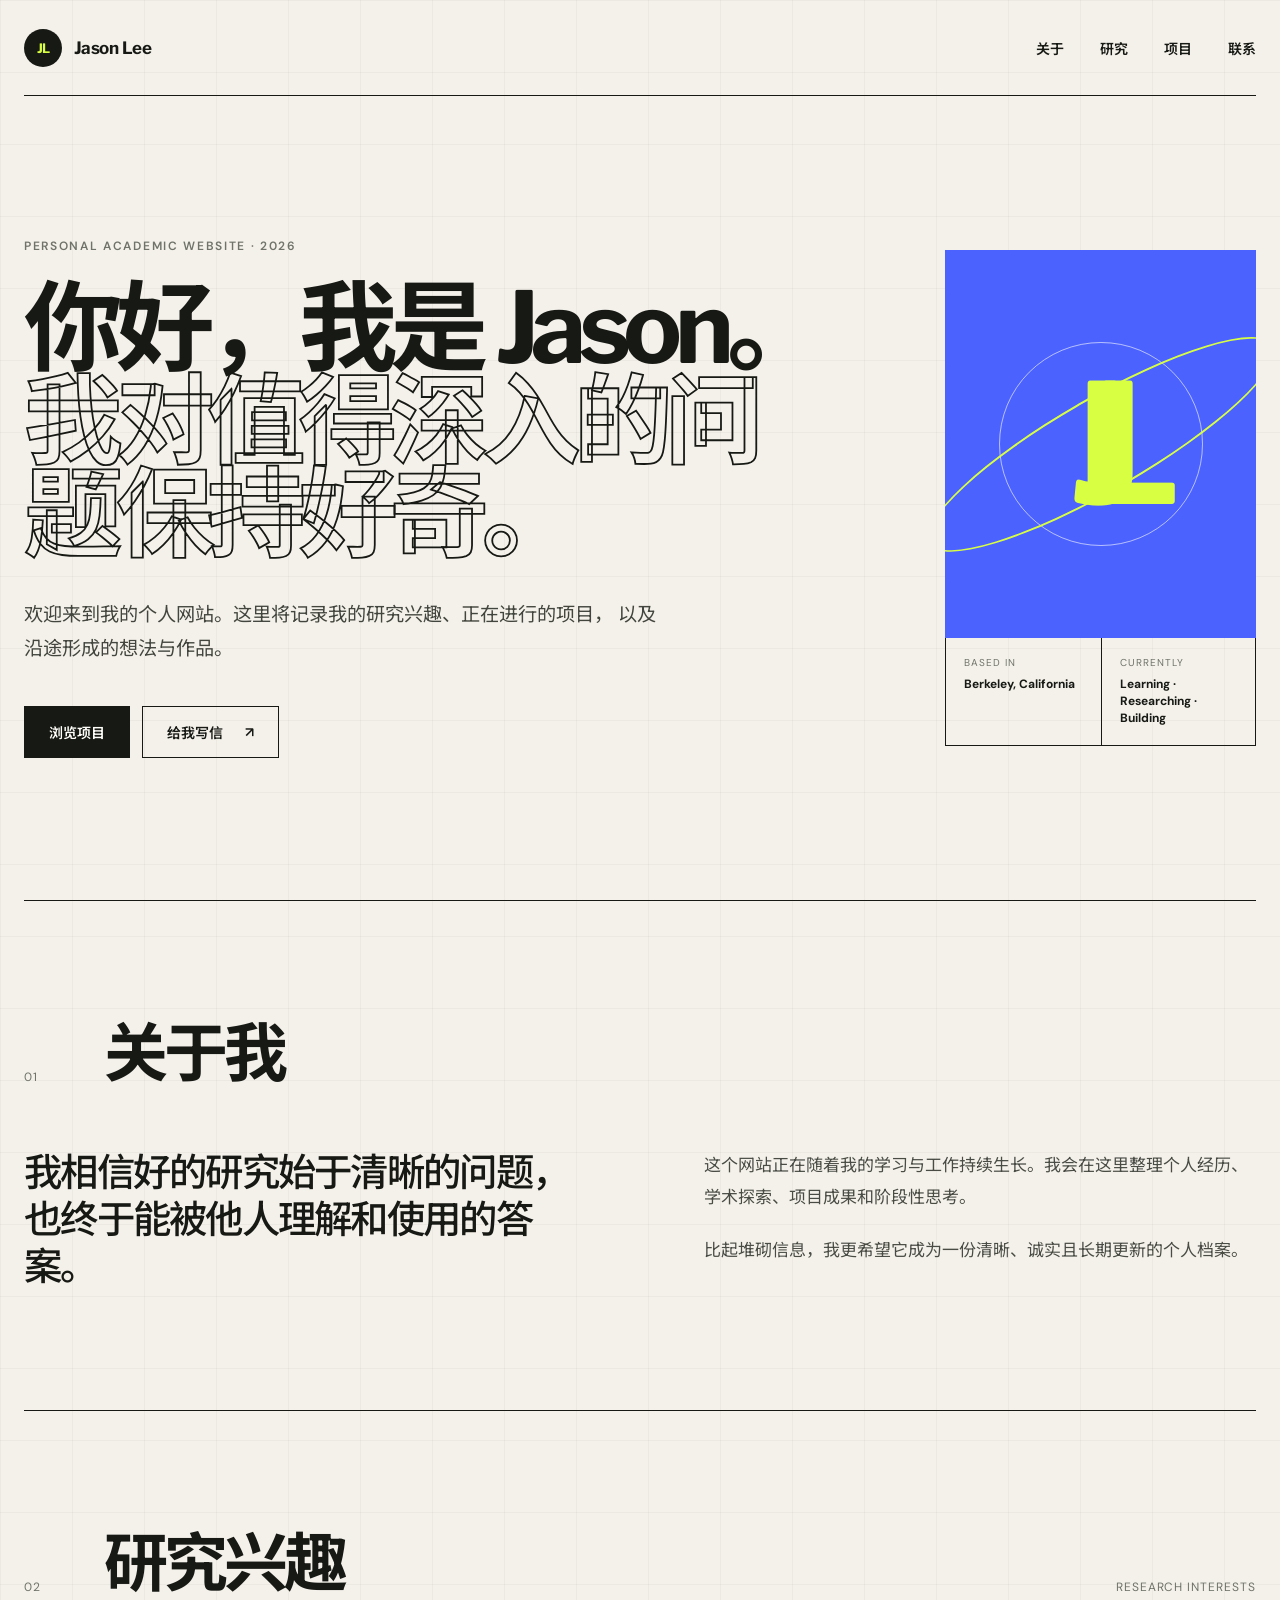
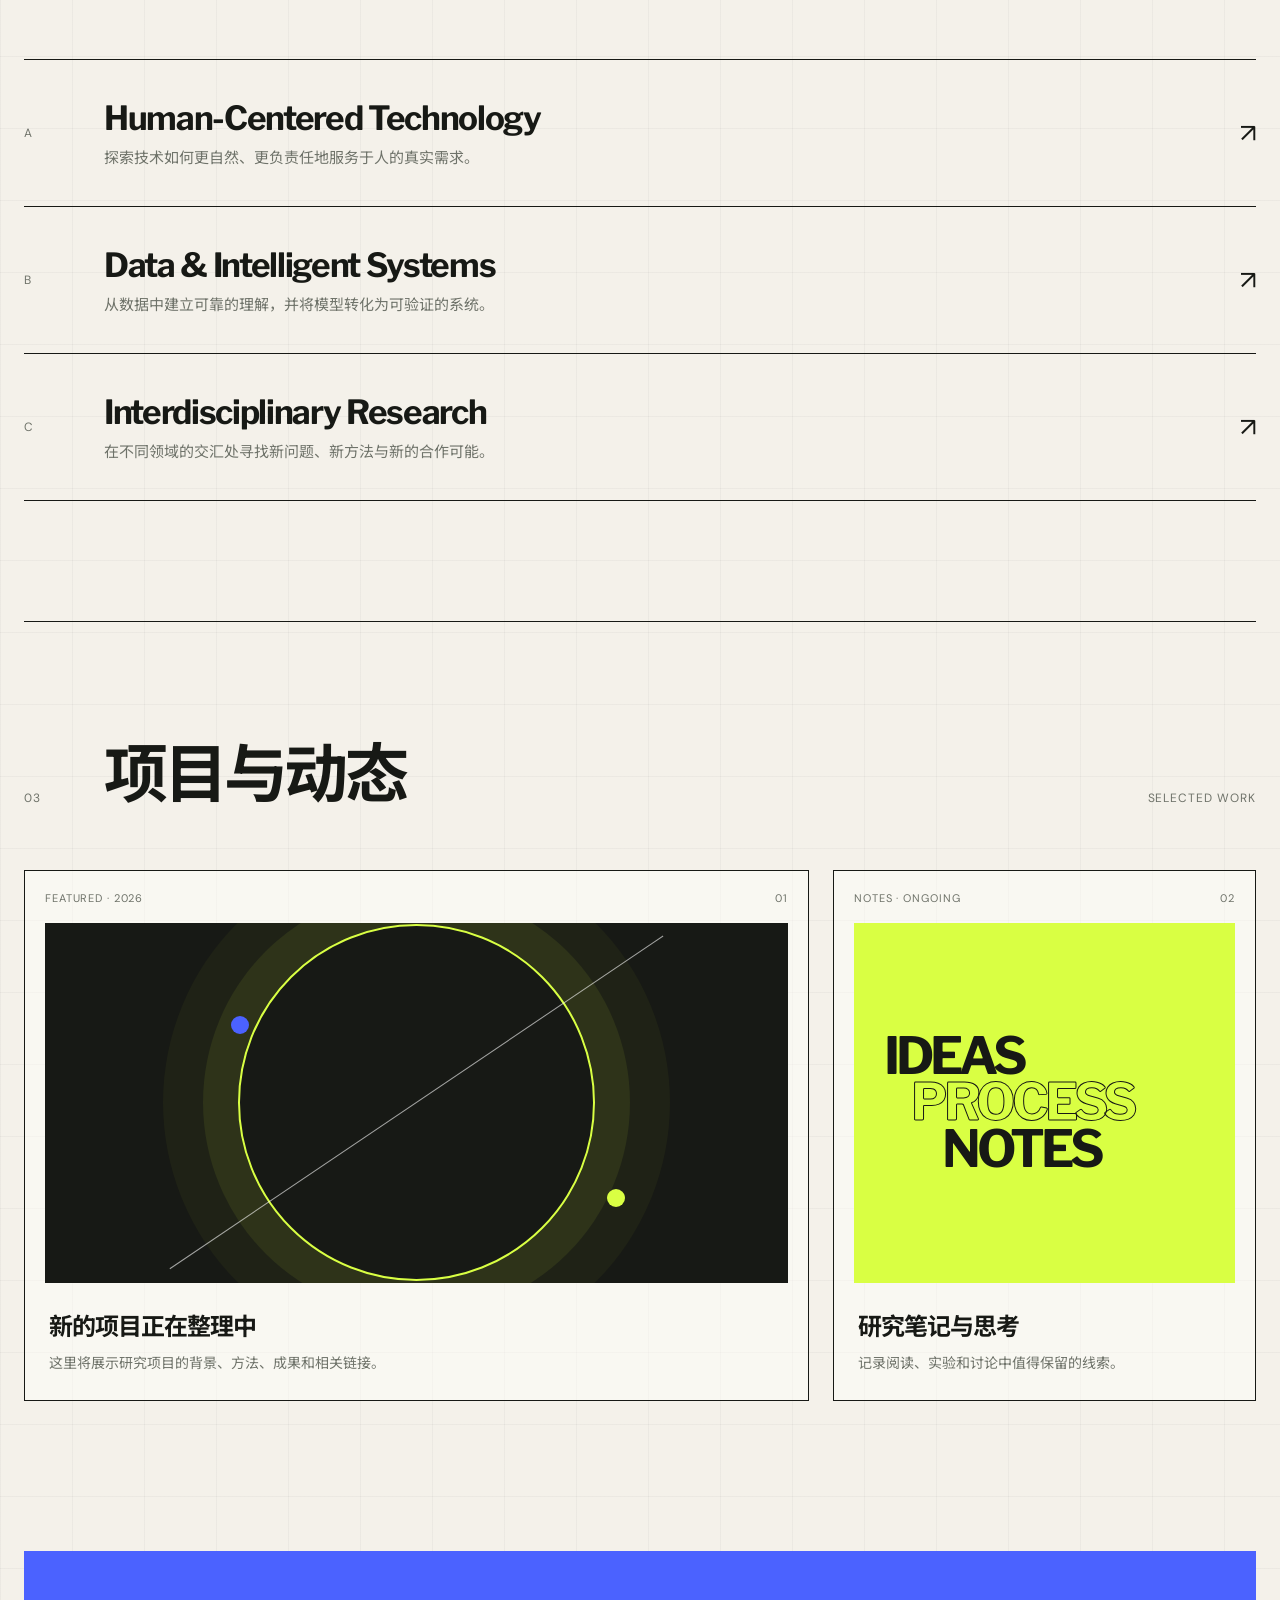
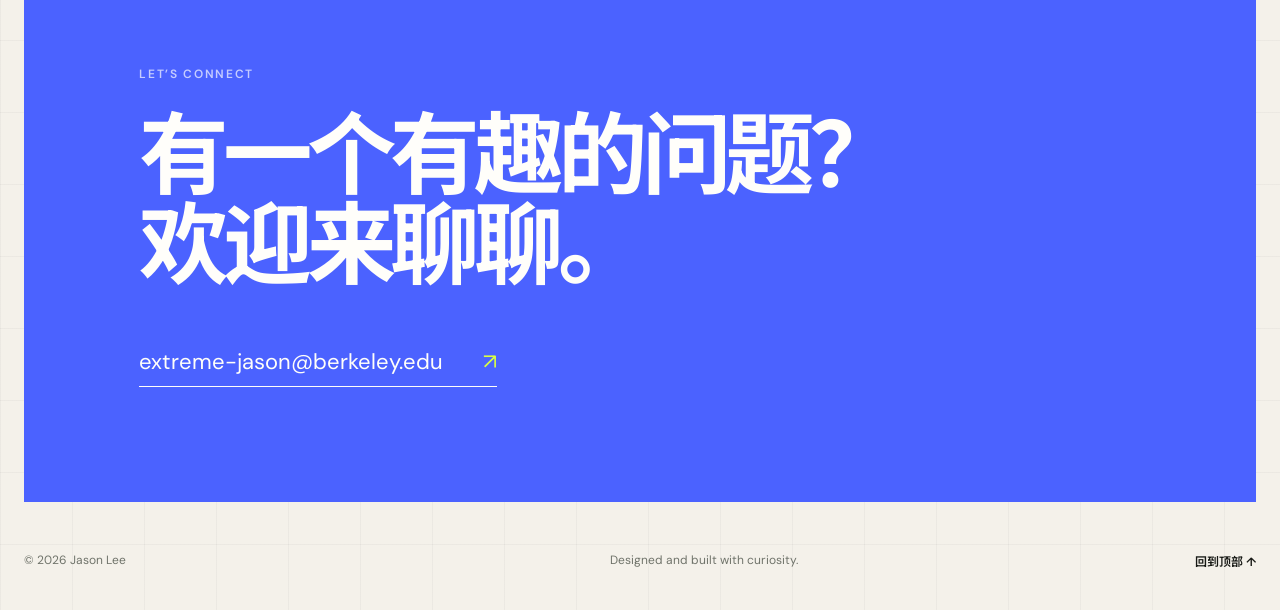
==== index.html @ a1ff4736 "Publish personal academic website" ====
<!doctype html>
<html lang="zh-CN">
  <head>
    <meta charset="UTF-8" />
    <meta name="viewport" content="width=device-width, initial-scale=1.0" />
    <meta
      name="description"
      content="Jason Lee 的个人学术网站，记录研究兴趣、项目与最新动态。"
    />
    <meta name="theme-color" content="#f4f1ea" />
    <title>Jason Lee | Personal Academic Website</title>
    <link rel="preconnect" href="https://fonts.googleapis.com" />
    <link rel="preconnect" href="https://fonts.gstatic.com" crossorigin />
    <link
      href="https://fonts.googleapis.com/css2?family=DM+Sans:wght@400;500;600&family=Libre+Franklin:wght@500;600;700&family=Noto+Sans+SC:wght@400;500;600&display=swap"
      rel="stylesheet"
    />
    <link rel="stylesheet" href="styles.css" />
    <script src="script.js" defer></script>
  </head>
  <body>
    <header class="site-header">
      <a class="wordmark" href="#top" aria-label="返回首页">
        <span class="wordmark-mark">JL</span>
        <span>Jason Lee</span>
      </a>
      <button class="menu-button" type="button" aria-expanded="false" aria-controls="site-nav">
        <span></span>
        <span></span>
        <span></span>
        <span class="sr-only">打开菜单</span>
      </button>
      <nav id="site-nav" class="site-nav" aria-label="主导航">
        <a href="#about">关于</a>
        <a href="#interests">研究</a>
        <a href="#work">项目</a>
        <a href="#contact">联系</a>
      </nav>
    </header>

    <main id="top">
      <section class="hero" aria-labelledby="hero-title">
        <div class="hero-copy">
          <p class="eyebrow">Personal academic website · 2026</p>
          <h1 id="hero-title">
            你好，我是 Jason。
            <span>我对值得深入的问题保持好奇。</span>
          </h1>
          <p class="hero-intro">
            欢迎来到我的个人网站。这里将记录我的研究兴趣、正在进行的项目，
            以及沿途形成的想法与作品。
          </p>
          <div class="hero-actions">
            <a class="button button-primary" href="#work">浏览项目</a>
            <a class="button button-secondary" href="mailto:extreme-jason@berkeley.edu">
              给我写信
              <span aria-hidden="true">↗</span>
            </a>
          </div>
        </div>

        <aside class="profile-card" aria-label="个人信息">
          <div class="portrait" aria-hidden="true">
            <span>J</span>
            <span>L</span>
            <div class="portrait-orbit"></div>
          </div>
          <div class="profile-meta">
            <div>
              <span class="meta-label">Based in</span>
              <strong>Berkeley, California</strong>
            </div>
            <div>
              <span class="meta-label">Currently</span>
              <strong>Learning · Researching · Building</strong>
            </div>
          </div>
        </aside>
      </section>

      <section id="about" class="section about-section">
        <div class="section-heading">
          <p class="section-number">01</p>
          <h2>关于我</h2>
        </div>
        <div class="about-grid">
          <p class="about-lead">
            我相信好的研究始于清晰的问题，也终于能被他人理解和使用的答案。
          </p>
          <div class="about-copy">
            <p>
              这个网站正在随着我的学习与工作持续生长。我会在这里整理个人经历、
              学术探索、项目成果和阶段性思考。
            </p>
            <p>
              比起堆砌信息，我更希望它成为一份清晰、诚实且长期更新的个人档案。
            </p>
          </div>
        </div>
      </section>

      <section id="interests" class="section">
        <div class="section-heading">
          <p class="section-number">02</p>
          <h2>研究兴趣</h2>
          <p class="section-note">Research interests</p>
        </div>
        <div class="interest-list">
          <article class="interest-item">
            <span class="interest-index">A</span>
            <div>
              <h3>Human-Centered Technology</h3>
              <p>探索技术如何更自然、更负责任地服务于人的真实需求。</p>
            </div>
            <span class="interest-arrow" aria-hidden="true">↗</span>
          </article>
          <article class="interest-item">
            <span class="interest-index">B</span>
            <div>
              <h3>Data &amp; Intelligent Systems</h3>
              <p>从数据中建立可靠的理解，并将模型转化为可验证的系统。</p>
            </div>
            <span class="interest-arrow" aria-hidden="true">↗</span>
          </article>
          <article class="interest-item">
            <span class="interest-index">C</span>
            <div>
              <h3>Interdisciplinary Research</h3>
              <p>在不同领域的交汇处寻找新问题、新方法与新的合作可能。</p>
            </div>
            <span class="interest-arrow" aria-hidden="true">↗</span>
          </article>
        </div>
      </section>

      <section id="work" class="section work-section">
        <div class="section-heading">
          <p class="section-number">03</p>
          <h2>项目与动态</h2>
          <p class="section-note">Selected work</p>
        </div>
        <div class="project-grid">
          <article class="project-card project-card-featured">
            <div class="project-topline">
              <span>Featured · 2026</span>
              <span>01</span>
            </div>
            <div class="project-visual visual-one" aria-hidden="true">
              <span class="visual-ring"></span>
              <span class="visual-dot dot-one"></span>
              <span class="visual-dot dot-two"></span>
              <span class="visual-line"></span>
            </div>
            <div class="project-copy">
              <h3>新的项目正在整理中</h3>
              <p>这里将展示研究项目的背景、方法、成果和相关链接。</p>
            </div>
          </article>
          <article class="project-card">
            <div class="project-topline">
              <span>Notes · Ongoing</span>
              <span>02</span>
            </div>
            <div class="project-visual visual-two" aria-hidden="true">
              <span>IDEAS</span>
              <span>PROCESS</span>
              <span>NOTES</span>
            </div>
            <div class="project-copy">
              <h3>研究笔记与思考</h3>
              <p>记录阅读、实验和讨论中值得保留的线索。</p>
            </div>
          </article>
        </div>
      </section>

      <section id="contact" class="contact-section">
        <p class="eyebrow">Let’s connect</p>
        <h2>有一个有趣的问题？<br />欢迎来聊聊。</h2>
        <a class="contact-link" href="mailto:extreme-jason@berkeley.edu">
          extreme-jason@berkeley.edu
          <span aria-hidden="true">↗</span>
        </a>
      </section>
    </main>

    <footer>
      <p>© <span id="year">2026</span> Jason Lee</p>
      <p>Designed and built with curiosity.</p>
      <a href="#top">回到顶部 ↑</a>
    </footer>
  </body>
</html>
---- styles.css ----
:root {
  --paper: #f4f1ea;
  --ink: #171915;
  --muted: #6f736a;
  --line: #c9c8bf;
  --acid: #d9ff43;
  --blue: #4b62ff;
  --white: #fffefa;
  --display: "Libre Franklin", "Noto Sans SC", sans-serif;
  --body: "DM Sans", "Noto Sans SC", sans-serif;
}

* {
  box-sizing: border-box;
}

html {
  scroll-behavior: smooth;
}

body {
  margin: 0;
  color: var(--ink);
  background:
    linear-gradient(rgba(23, 25, 21, 0.035) 1px, transparent 1px),
    linear-gradient(90deg, rgba(23, 25, 21, 0.035) 1px, transparent 1px),
    var(--paper);
  background-size: 72px 72px;
  font-family: var(--body);
  -webkit-font-smoothing: antialiased;
}

a {
  color: inherit;
  text-decoration: none;
}

button {
  color: inherit;
  font: inherit;
}

.sr-only {
  position: absolute;
  width: 1px;
  height: 1px;
  padding: 0;
  margin: -1px;
  overflow: hidden;
  clip: rect(0, 0, 0, 0);
  white-space: nowrap;
  border: 0;
}

.site-header,
main,
footer {
  width: min(100% - 48px, 1240px);
  margin-inline: auto;
}

.site-header {
  position: relative;
  z-index: 20;
  display: flex;
  align-items: center;
  justify-content: space-between;
  height: 96px;
  border-bottom: 1px solid var(--ink);
}

.wordmark {
  display: flex;
  align-items: center;
  gap: 12px;
  font-family: var(--display);
  font-size: 17px;
  font-weight: 700;
  letter-spacing: -0.03em;
}

.wordmark-mark {
  display: grid;
  width: 38px;
  height: 38px;
  place-items: center;
  border-radius: 50%;
  background: var(--ink);
  color: var(--acid);
  font-size: 13px;
  letter-spacing: -0.08em;
}

.site-nav {
  display: flex;
  gap: 36px;
  font-size: 14px;
  font-weight: 600;
}

.site-nav a {
  position: relative;
  padding-block: 8px;
}

.site-nav a::after {
  position: absolute;
  right: 0;
  bottom: 2px;
  left: 0;
  height: 2px;
  background: var(--ink);
  content: "";
  transform: scaleX(0);
  transform-origin: right;
  transition: transform 180ms ease;
}

.site-nav a:hover::after,
.site-nav a:focus-visible::after {
  transform: scaleX(1);
  transform-origin: left;
}

.menu-button {
  display: none;
  padding: 8px;
  border: 0;
  background: transparent;
}

.menu-button > span:not(.sr-only) {
  display: block;
  width: 24px;
  height: 2px;
  margin: 4px 0;
  background: var(--ink);
}

.hero {
  display: grid;
  min-height: calc(100vh - 96px);
  align-items: center;
  grid-template-columns: 1.45fr 0.55fr;
  gap: clamp(40px, 8vw, 120px);
  padding: 84px 0;
}

.eyebrow {
  margin: 0 0 28px;
  color: var(--muted);
  font-size: 12px;
  font-weight: 600;
  letter-spacing: 0.14em;
  text-transform: uppercase;
}

.hero h1 {
  max-width: 820px;
  margin: 0;
  font-family: var(--display);
  font-size: clamp(58px, 7.7vw, 112px);
  font-weight: 700;
  letter-spacing: -0.075em;
  line-height: 0.94;
}

.hero h1 span {
  display: block;
  color: transparent;
  -webkit-text-stroke: 1.8px var(--ink);
}

.hero-intro {
  max-width: 650px;
  margin: 38px 0 0;
  color: #42463e;
  font-size: clamp(17px, 1.5vw, 21px);
  line-height: 1.75;
}

.hero-actions {
  display: flex;
  flex-wrap: wrap;
  gap: 12px;
  margin-top: 40px;
}

.button {
  display: inline-flex;
  min-height: 52px;
  align-items: center;
  justify-content: center;
  gap: 22px;
  padding: 0 24px;
  border: 1px solid var(--ink);
  font-size: 14px;
  font-weight: 600;
  transition:
    transform 180ms ease,
    box-shadow 180ms ease;
}

.button:hover {
  transform: translate(-3px, -3px);
  box-shadow: 4px 4px 0 var(--ink);
}

.button-primary {
  background: var(--ink);
  color: var(--white);
}

.button-secondary {
  background: transparent;
}

.profile-card {
  align-self: center;
}

.portrait {
  position: relative;
  display: grid;
  aspect-ratio: 4 / 5;
  overflow: hidden;
  place-items: center;
  background: var(--blue);
  color: var(--acid);
  font-family: var(--display);
  font-size: clamp(100px, 13vw, 190px);
  font-weight: 700;
  letter-spacing: -0.17em;
  line-height: 0;
}

.portrait > span {
  position: absolute;
  z-index: 2;
}

.portrait > span:first-child {
  transform: translate(-20%, -25%);
}

.portrait > span:nth-child(2) {
  transform: translate(17%, 24%);
}

.portrait::before {
  position: absolute;
  width: 65%;
  aspect-ratio: 1;
  border: 1px solid rgba(255, 255, 255, 0.6);
  border-radius: 50%;
  content: "";
}

.portrait-orbit {
  position: absolute;
  width: 128%;
  height: 24%;
  border: 2px solid var(--acid);
  border-radius: 50%;
  transform: rotate(-30deg);
}

.profile-meta {
  display: grid;
  grid-template-columns: 1fr 1fr;
  border-right: 1px solid var(--ink);
  border-bottom: 1px solid var(--ink);
  border-left: 1px solid var(--ink);
}

.profile-meta > div {
  padding: 18px;
}

.profile-meta > div + div {
  border-left: 1px solid var(--ink);
}

.meta-label {
  display: block;
  margin-bottom: 7px;
  color: var(--muted);
  font-size: 10px;
  letter-spacing: 0.1em;
  text-transform: uppercase;
}

.profile-meta strong {
  display: block;
  font-size: 12px;
  line-height: 1.4;
}

.section {
  padding: 120px 0;
  border-top: 1px solid var(--ink);
}

.section-heading {
  display: grid;
  align-items: end;
  grid-template-columns: 80px 1fr auto;
  margin-bottom: 64px;
}

.section-heading h2 {
  margin: 0;
  font-family: var(--display);
  font-size: clamp(38px, 5vw, 70px);
  letter-spacing: -0.06em;
  line-height: 1;
}

.section-number,
.section-note {
  margin: 0;
  color: var(--muted);
  font-size: 12px;
  letter-spacing: 0.08em;
  text-transform: uppercase;
}

.about-grid {
  display: grid;
  grid-template-columns: 1fr 1fr;
  gap: 10vw;
}

.about-lead {
  margin: 0;
  font-family: var(--display);
  font-size: clamp(28px, 3vw, 44px);
  font-weight: 500;
  letter-spacing: -0.045em;
  line-height: 1.22;
}

.about-copy {
  color: #494c45;
  font-size: 17px;
  line-height: 1.9;
}

.about-copy p {
  margin: 0 0 20px;
}

.interest-list {
  border-top: 1px solid var(--ink);
}

.interest-item {
  display: grid;
  align-items: center;
  grid-template-columns: 80px 1fr auto;
  gap: 0;
  padding: 38px 0;
  border-bottom: 1px solid var(--ink);
  transition: padding 220ms ease;
}

.interest-item:hover {
  padding-right: 18px;
  padding-left: 18px;
  background: var(--acid);
}

.interest-index {
  color: var(--muted);
  font-size: 12px;
}

.interest-item h3 {
  margin: 0 0 8px;
  font-family: var(--display);
  font-size: clamp(22px, 2.6vw, 36px);
  letter-spacing: -0.04em;
}

.interest-item p {
  margin: 0;
  color: var(--muted);
  font-size: 15px;
}

.interest-arrow {
  font-size: 26px;
}

.work-section {
  padding-bottom: 150px;
}

.project-grid {
  display: grid;
  grid-template-columns: 1.3fr 0.7fr;
  gap: 24px;
}

.project-card {
  padding: 20px;
  border: 1px solid var(--ink);
  background: rgba(255, 254, 250, 0.45);
}

.project-topline {
  display: flex;
  justify-content: space-between;
  margin-bottom: 18px;
  color: var(--muted);
  font-size: 11px;
  letter-spacing: 0.08em;
  text-transform: uppercase;
}

.project-visual {
  position: relative;
  display: flex;
  min-height: 360px;
  overflow: hidden;
  align-items: center;
  justify-content: center;
}

.visual-one {
  background: var(--ink);
}

.visual-ring {
  position: absolute;
  width: 48%;
  aspect-ratio: 1;
  border: 2px solid var(--acid);
  border-radius: 50%;
  box-shadow:
    0 0 0 35px rgba(217, 255, 67, 0.08),
    0 0 0 75px rgba(217, 255, 67, 0.04);
}

.visual-dot {
  position: absolute;
  width: 18px;
  height: 18px;
  border-radius: 50%;
  background: var(--blue);
}

.dot-one {
  top: 26%;
  left: 25%;
}

.dot-two {
  right: 22%;
  bottom: 21%;
  background: var(--acid);
}

.visual-line {
  width: 80%;
  height: 1px;
  background: rgba(255, 255, 255, 0.6);
  transform: rotate(-34deg);
}

.visual-two {
  flex-direction: column;
  align-items: flex-start;
  padding: 30px;
  background: var(--acid);
  color: var(--ink);
  font-family: var(--display);
  font-size: clamp(32px, 4vw, 56px);
  font-weight: 700;
  letter-spacing: -0.08em;
  line-height: 0.9;
}

.visual-two span:nth-child(2) {
  color: transparent;
  -webkit-text-stroke: 1px var(--ink);
  transform: translateX(12%);
}

.visual-two span:nth-child(3) {
  transform: translateX(36%);
}

.project-copy {
  padding: 24px 4px 6px;
}

.project-copy h3 {
  margin: 0 0 10px;
  font-family: var(--display);
  font-size: 24px;
  letter-spacing: -0.04em;
}

.project-copy p {
  margin: 0;
  color: var(--muted);
  font-size: 14px;
  line-height: 1.6;
}

.contact-section {
  margin-bottom: 24px;
  padding: clamp(60px, 9vw, 120px);
  background: var(--blue);
  color: var(--white);
}

.contact-section .eyebrow {
  color: rgba(255, 255, 255, 0.68);
}

.contact-section h2 {
  margin: 0;
  font-family: var(--display);
  font-size: clamp(45px, 7vw, 94px);
  letter-spacing: -0.07em;
  line-height: 1;
}

.contact-link {
  display: flex;
  width: fit-content;
  align-items: center;
  gap: 40px;
  margin-top: 58px;
  padding-bottom: 10px;
  border-bottom: 1px solid var(--white);
  font-size: clamp(15px, 2vw, 22px);
}

.contact-link span {
  color: var(--acid);
}

footer {
  display: grid;
  grid-template-columns: 1fr 1fr auto;
  padding: 26px 0 40px;
  color: var(--muted);
  font-size: 12px;
}

footer p {
  margin: 0;
}

footer a {
  color: var(--ink);
  font-weight: 600;
}

@media (max-width: 900px) {
  .hero {
    grid-template-columns: 1fr;
  }

  .profile-card {
    display: grid;
    grid-template-columns: 1fr 1fr;
  }

  .portrait {
    max-height: 520px;
  }

  .profile-meta {
    grid-template-columns: 1fr;
    border-top: 1px solid var(--ink);
    border-left: 0;
  }

  .profile-meta > div {
    display: flex;
    flex-direction: column;
    justify-content: center;
  }

  .profile-meta > div + div {
    border-top: 1px solid var(--ink);
    border-left: 0;
  }

  .project-grid {
    grid-template-columns: 1fr;
  }
}

@media (max-width: 640px) {
  .site-header,
  main,
  footer {
    width: min(100% - 32px, 1240px);
  }

  .site-header {
    height: 76px;
  }

  .menu-button {
    display: block;
  }

  .site-nav {
    position: absolute;
    top: 76px;
    right: 0;
    left: 0;
    display: none;
    flex-direction: column;
    gap: 0;
    padding: 14px;
    border: 1px solid var(--ink);
    background: var(--paper);
  }

  .site-nav.is-open {
    display: flex;
  }

  .site-nav a {
    padding: 15px;
  }

  .hero {
    min-height: auto;
    padding: 74px 0 90px;
  }

  .hero h1 {
    font-size: clamp(52px, 15vw, 76px);
    line-height: 0.98;
  }

  .hero h1 span {
    margin-top: 12px;
    font-size: 0.82em;
    line-height: 1.02;
  }

  .profile-card {
    display: block;
  }

  .profile-meta {
    grid-template-columns: 1fr 1fr;
    border-top: 0;
    border-left: 1px solid var(--ink);
  }

  .profile-meta > div + div {
    border-top: 0;
    border-left: 1px solid var(--ink);
  }

  .section {
    padding: 86px 0;
  }

  .section-heading {
    grid-template-columns: 42px 1fr;
    margin-bottom: 45px;
  }

  .section-note {
    display: none;
  }

  .about-grid {
    grid-template-columns: 1fr;
    gap: 38px;
  }

  .interest-item {
    grid-template-columns: 42px 1fr auto;
    padding: 28px 0;
  }

  .interest-item p {
    padding-right: 14px;
  }

  .project-visual {
    min-height: 290px;
  }

  .contact-section {
    padding: 54px 28px;
  }

  .contact-link {
    gap: 15px;
    overflow-wrap: anywhere;
  }

  footer {
    grid-template-columns: 1fr auto;
    gap: 10px;
  }

  footer p:nth-child(2) {
    display: none;
  }
}

@media (prefers-reduced-motion: reduce) {
  html {
    scroll-behavior: auto;
  }

  *,
  *::before,
  *::after {
    transition-duration: 0.01ms !important;
  }
}
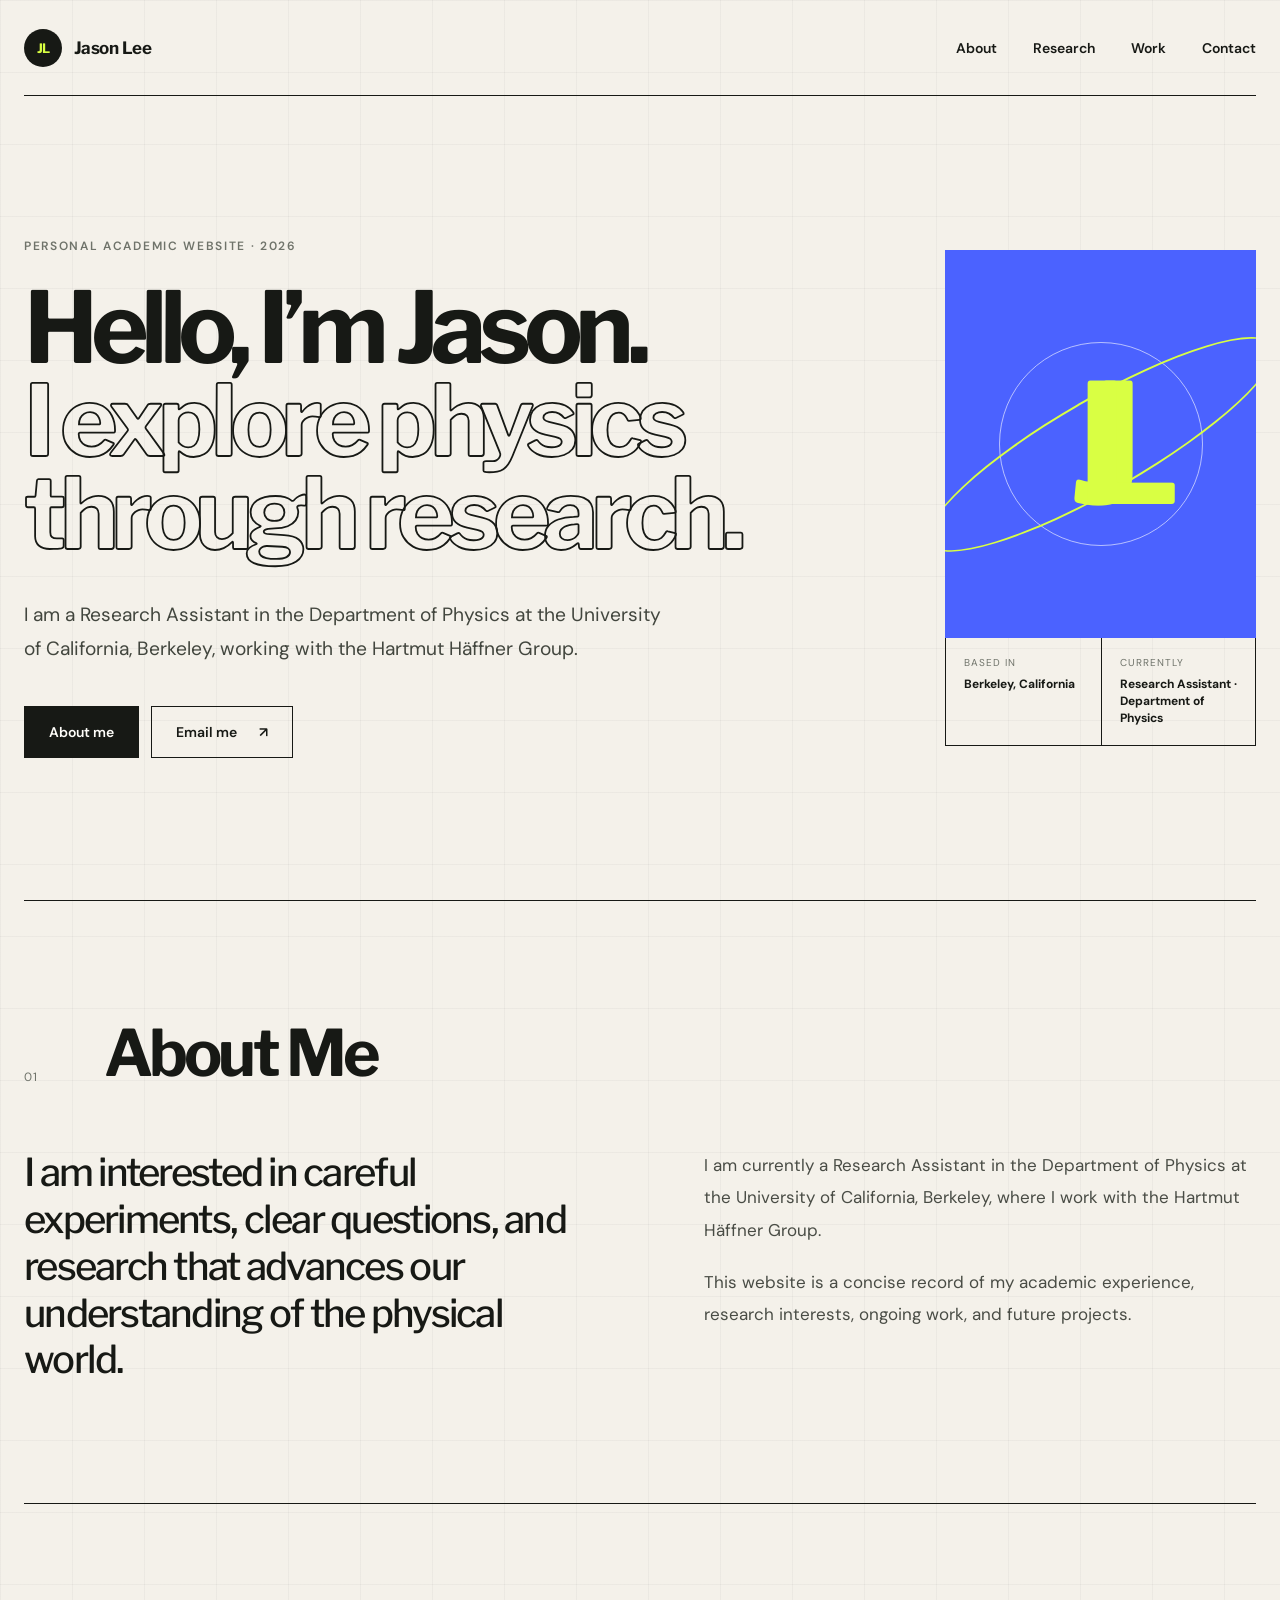
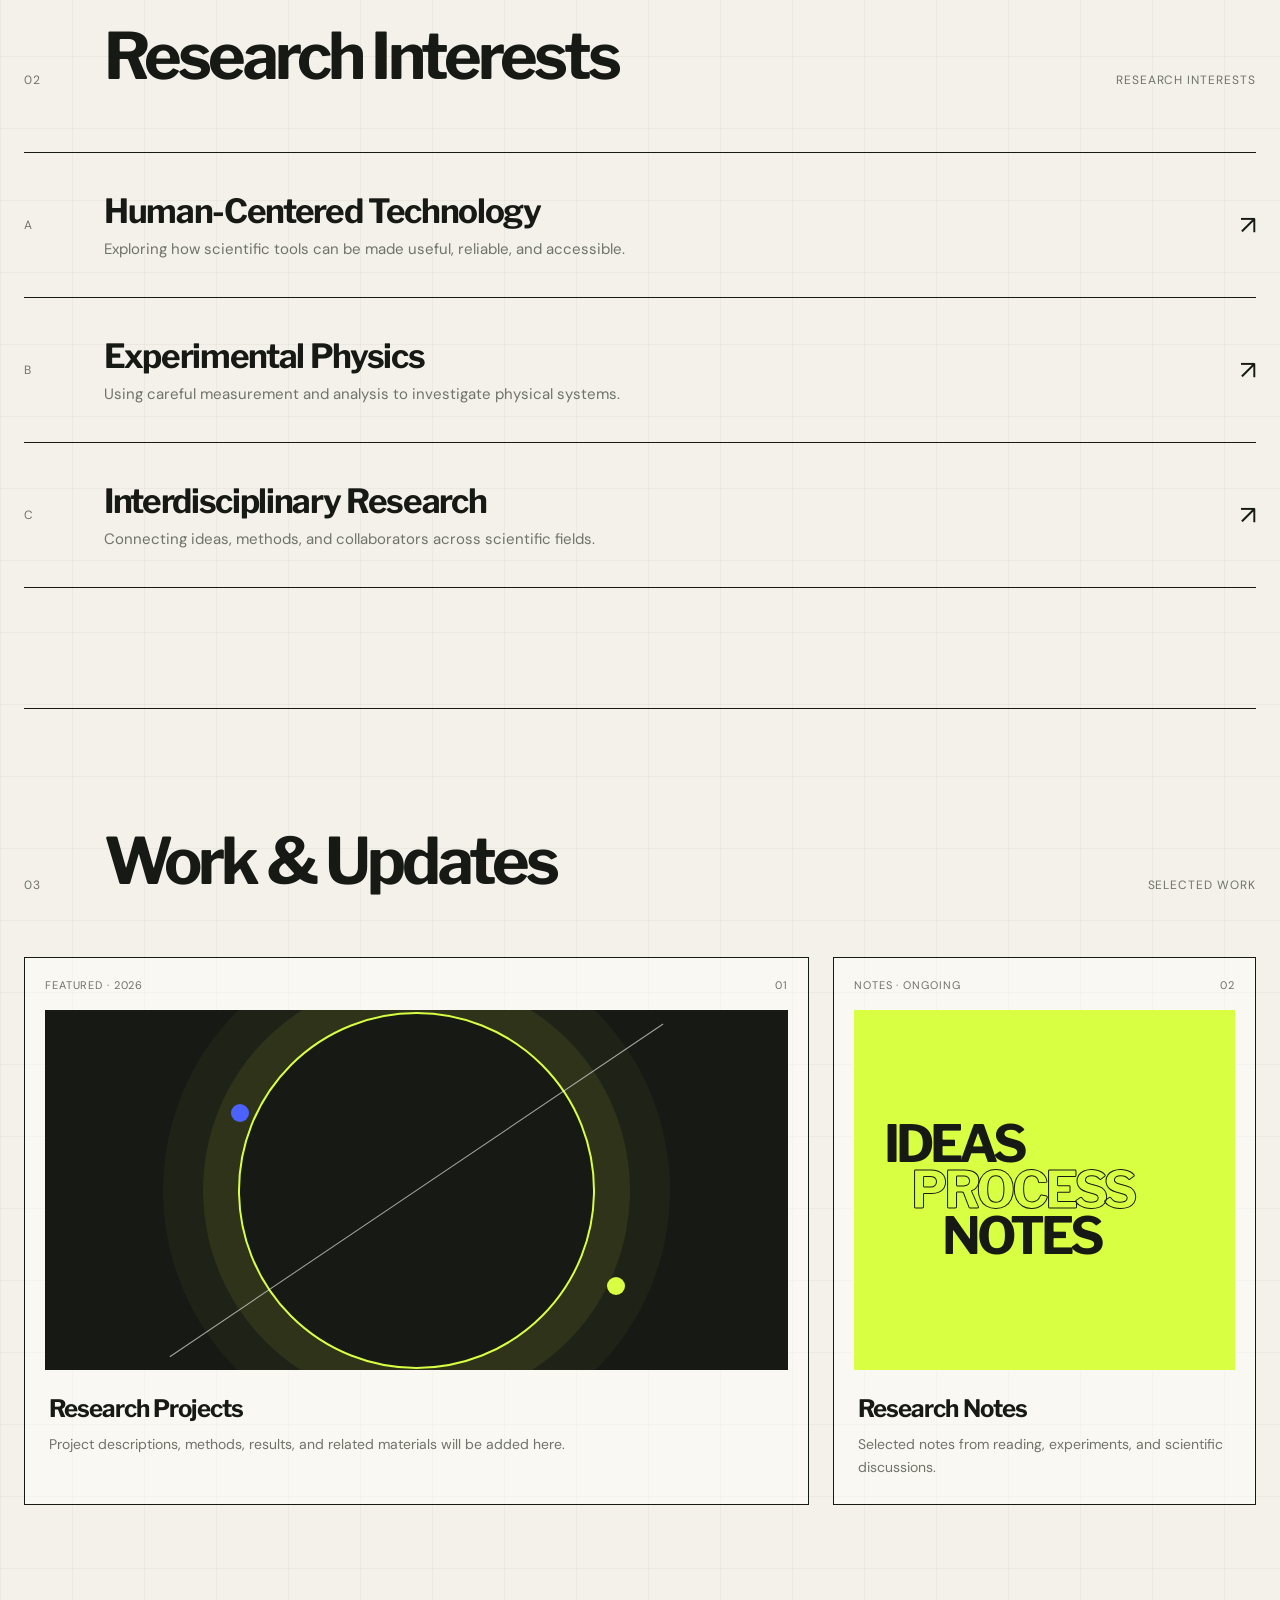
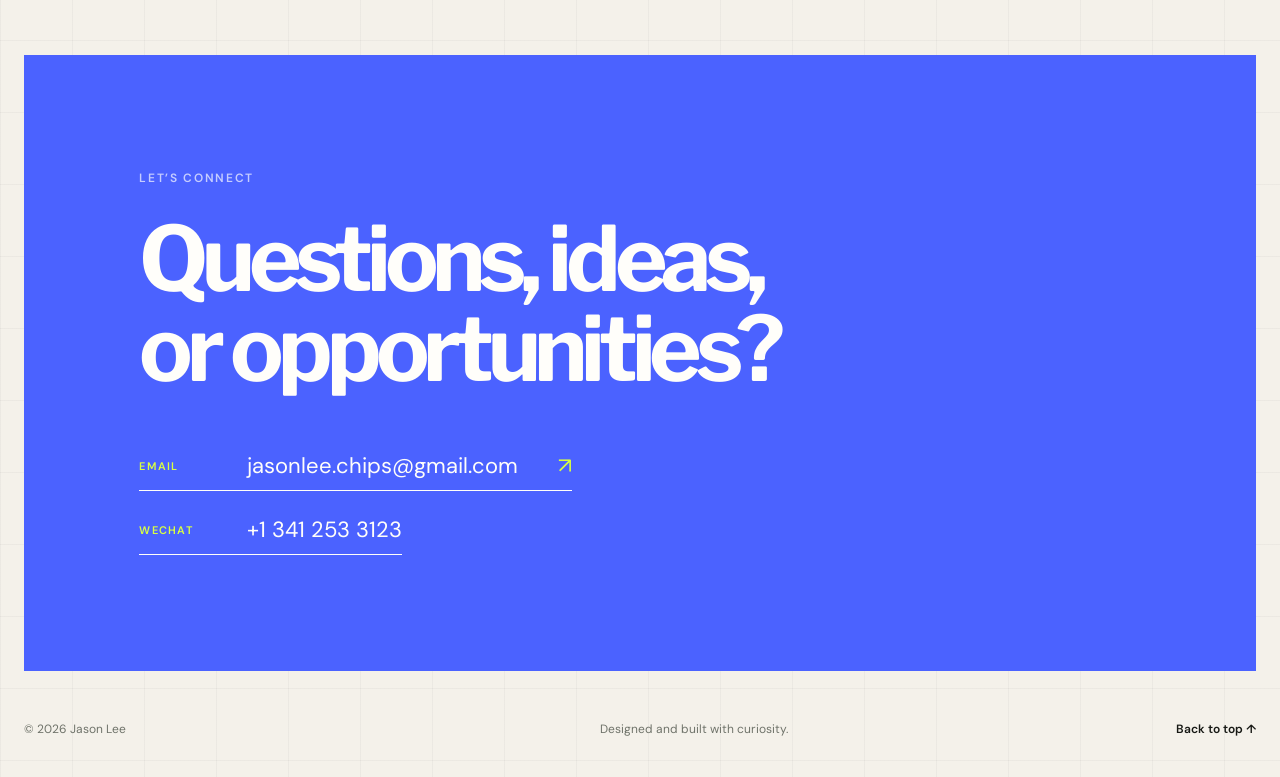
==== commit 915fb56d: "Update site with English academic profile" ====
--- a/index.html
+++ b/index.html
@@ -1,11 +1,11 @@
 <!doctype html>
-<html lang="zh-CN">
+<html lang="en">
   <head>
     <meta charset="UTF-8" />
     <meta name="viewport" content="width=device-width, initial-scale=1.0" />
     <meta
       name="description"
-      content="Jason Lee 的个人学术网站，记录研究兴趣、项目与最新动态。"
+      content="Jason Lee is a research assistant in the Department of Physics at the University of California, Berkeley."
     />
     <meta name="theme-color" content="#f4f1ea" />
     <title>Jason Lee | Personal Academic Website</title>
@@ -20,7 +20,7 @@
   </head>
   <body>
     <header class="site-header">
-      <a class="wordmark" href="#top" aria-label="返回首页">
+      <a class="wordmark" href="#top" aria-label="Back to home">
         <span class="wordmark-mark">JL</span>
         <span>Jason Lee</span>
       </a>
@@ -28,13 +28,13 @@
         <span></span>
         <span></span>
         <span></span>
-        <span class="sr-only">打开菜单</span>
+        <span class="sr-only">Open menu</span>
       </button>
-      <nav id="site-nav" class="site-nav" aria-label="主导航">
-        <a href="#about">关于</a>
-        <a href="#interests">研究</a>
-        <a href="#work">项目</a>
-        <a href="#contact">联系</a>
+      <nav id="site-nav" class="site-nav" aria-label="Primary navigation">
+        <a href="#about">About</a>
+        <a href="#interests">Research</a>
+        <a href="#work">Work</a>
+        <a href="#contact">Contact</a>
       </nav>
     </header>
 
@@ -43,23 +43,24 @@
         <div class="hero-copy">
           <p class="eyebrow">Personal academic website · 2026</p>
           <h1 id="hero-title">
-            你好，我是 Jason。
-            <span>我对值得深入的问题保持好奇。</span>
+            Hello, I’m Jason.
+            <span>I explore physics through research.</span>
           </h1>
           <p class="hero-intro">
-            欢迎来到我的个人网站。这里将记录我的研究兴趣、正在进行的项目，
-            以及沿途形成的想法与作品。
+            I am a Research Assistant in the Department of Physics at the
+            University of California, Berkeley, working with the Hartmut
+            Häffner Group.
           </p>
           <div class="hero-actions">
-            <a class="button button-primary" href="#work">浏览项目</a>
-            <a class="button button-secondary" href="mailto:extreme-jason@berkeley.edu">
-              给我写信
+            <a class="button button-primary" href="#about">About me</a>
+            <a class="button button-secondary" href="mailto:jasonlee.chips@gmail.com">
+              Email me
               <span aria-hidden="true">↗</span>
             </a>
           </div>
         </div>
 
-        <aside class="profile-card" aria-label="个人信息">
+        <aside class="profile-card" aria-label="Profile information">
           <div class="portrait" aria-hidden="true">
             <span>J</span>
             <span>L</span>
@@ -72,7 +73,7 @@
             </div>
             <div>
               <span class="meta-label">Currently</span>
-              <strong>Learning · Researching · Building</strong>
+              <strong>Research Assistant · Department of Physics</strong>
             </div>
           </div>
         </aside>
@@ -81,19 +82,22 @@
       <section id="about" class="section about-section">
         <div class="section-heading">
           <p class="section-number">01</p>
-          <h2>关于我</h2>
+          <h2>About Me</h2>
         </div>
         <div class="about-grid">
           <p class="about-lead">
-            我相信好的研究始于清晰的问题，也终于能被他人理解和使用的答案。
+            I am interested in careful experiments, clear questions, and
+            research that advances our understanding of the physical world.
           </p>
           <div class="about-copy">
             <p>
-              这个网站正在随着我的学习与工作持续生长。我会在这里整理个人经历、
-              学术探索、项目成果和阶段性思考。
+              I am currently a Research Assistant in the Department of Physics
+              at the University of California, Berkeley, where I work with the
+              Hartmut Häffner Group.
             </p>
             <p>
-              比起堆砌信息，我更希望它成为一份清晰、诚实且长期更新的个人档案。
+              This website is a concise record of my academic experience,
+              research interests, ongoing work, and future projects.
             </p>
           </div>
         </div>
@@ -102,7 +106,7 @@
       <section id="interests" class="section">
         <div class="section-heading">
           <p class="section-number">02</p>
-          <h2>研究兴趣</h2>
+          <h2>Research Interests</h2>
           <p class="section-note">Research interests</p>
         </div>
         <div class="interest-list">
@@ -110,15 +114,15 @@
             <span class="interest-index">A</span>
             <div>
               <h3>Human-Centered Technology</h3>
-              <p>探索技术如何更自然、更负责任地服务于人的真实需求。</p>
+              <p>Exploring how scientific tools can be made useful, reliable, and accessible.</p>
             </div>
             <span class="interest-arrow" aria-hidden="true">↗</span>
           </article>
           <article class="interest-item">
             <span class="interest-index">B</span>
             <div>
-              <h3>Data &amp; Intelligent Systems</h3>
-              <p>从数据中建立可靠的理解，并将模型转化为可验证的系统。</p>
+              <h3>Experimental Physics</h3>
+              <p>Using careful measurement and analysis to investigate physical systems.</p>
             </div>
             <span class="interest-arrow" aria-hidden="true">↗</span>
           </article>
@@ -126,7 +130,7 @@
             <span class="interest-index">C</span>
             <div>
               <h3>Interdisciplinary Research</h3>
-              <p>在不同领域的交汇处寻找新问题、新方法与新的合作可能。</p>
+              <p>Connecting ideas, methods, and collaborators across scientific fields.</p>
             </div>
             <span class="interest-arrow" aria-hidden="true">↗</span>
           </article>
@@ -136,7 +140,7 @@
       <section id="work" class="section work-section">
         <div class="section-heading">
           <p class="section-number">03</p>
-          <h2>项目与动态</h2>
+          <h2>Work &amp; Updates</h2>
           <p class="section-note">Selected work</p>
         </div>
         <div class="project-grid">
@@ -152,8 +156,8 @@
               <span class="visual-line"></span>
             </div>
             <div class="project-copy">
-              <h3>新的项目正在整理中</h3>
-              <p>这里将展示研究项目的背景、方法、成果和相关链接。</p>
+              <h3>Research Projects</h3>
+              <p>Project descriptions, methods, results, and related materials will be added here.</p>
             </div>
           </article>
           <article class="project-card">
@@ -167,8 +171,8 @@
               <span>NOTES</span>
             </div>
             <div class="project-copy">
-              <h3>研究笔记与思考</h3>
-              <p>记录阅读、实验和讨论中值得保留的线索。</p>
+              <h3>Research Notes</h3>
+              <p>Selected notes from reading, experiments, and scientific discussions.</p>
             </div>
           </article>
         </div>
@@ -176,18 +180,25 @@
 
       <section id="contact" class="contact-section">
         <p class="eyebrow">Let’s connect</p>
-        <h2>有一个有趣的问题？<br />欢迎来聊聊。</h2>
-        <a class="contact-link" href="mailto:extreme-jason@berkeley.edu">
-          extreme-jason@berkeley.edu
-          <span aria-hidden="true">↗</span>
-        </a>
+        <h2>Questions, ideas,<br />or opportunities?</h2>
+        <div class="contact-list">
+          <a class="contact-link" href="mailto:jasonlee.chips@gmail.com">
+            <span class="contact-label">Email</span>
+            jasonlee.chips@gmail.com
+            <span aria-hidden="true">↗</span>
+          </a>
+          <p class="contact-link">
+            <span class="contact-label">WeChat</span>
+            +1 341 253 3123
+          </p>
+        </div>
       </section>
     </main>
 
     <footer>
       <p>© <span id="year">2026</span> Jason Lee</p>
       <p>Designed and built with curiosity.</p>
-      <a href="#top">回到顶部 ↑</a>
+      <a href="#top">Back to top ↑</a>
     </footer>
   </body>
 </html>
--- a/styles.css
+++ b/styles.css
@@ -533,10 +533,25 @@
   width: fit-content;
   align-items: center;
   gap: 40px;
-  margin-top: 58px;
+  margin: 0;
   padding-bottom: 10px;
   border-bottom: 1px solid var(--white);
   font-size: clamp(15px, 2vw, 22px);
+}
+
+.contact-list {
+  display: grid;
+  gap: 24px;
+  margin-top: 58px;
+}
+
+.contact-label {
+  min-width: 68px;
+  color: var(--acid);
+  font-size: 11px;
+  font-weight: 600;
+  letter-spacing: 0.12em;
+  text-transform: uppercase;
 }
 
 .contact-link span {
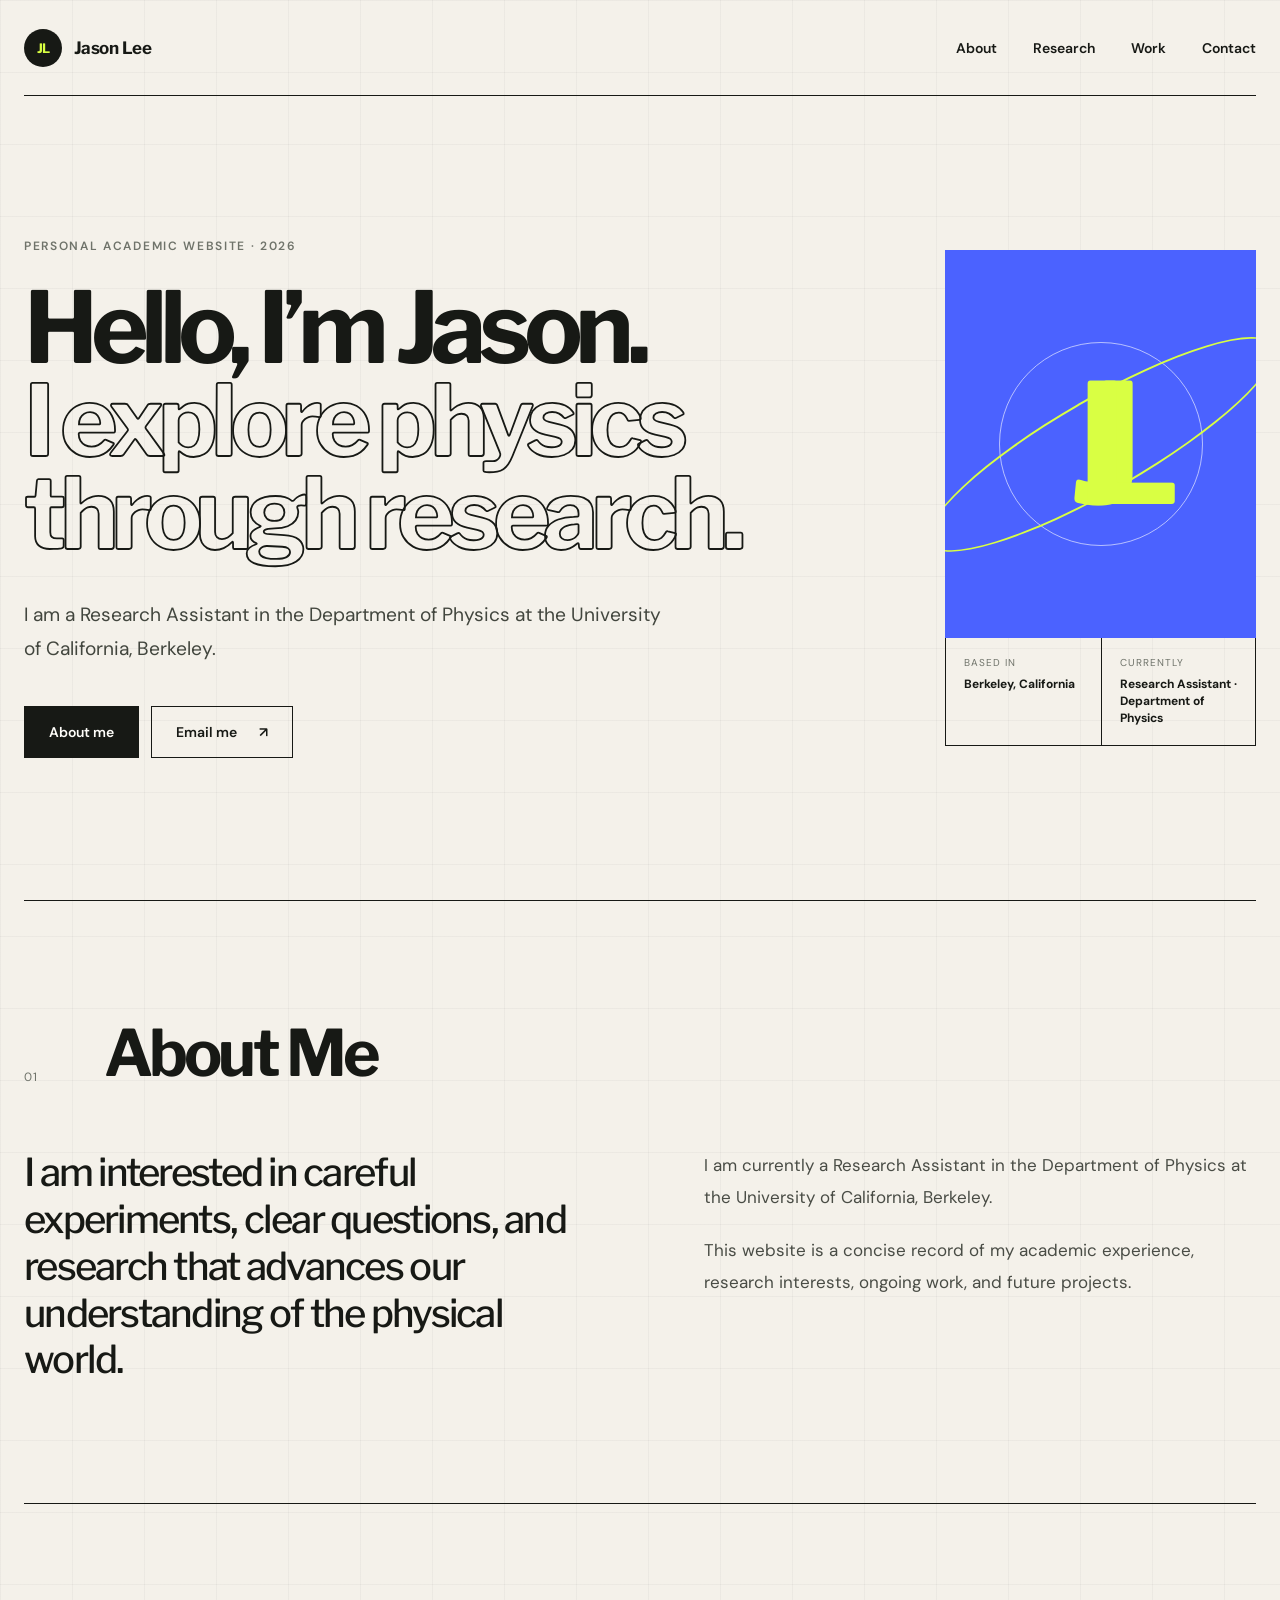
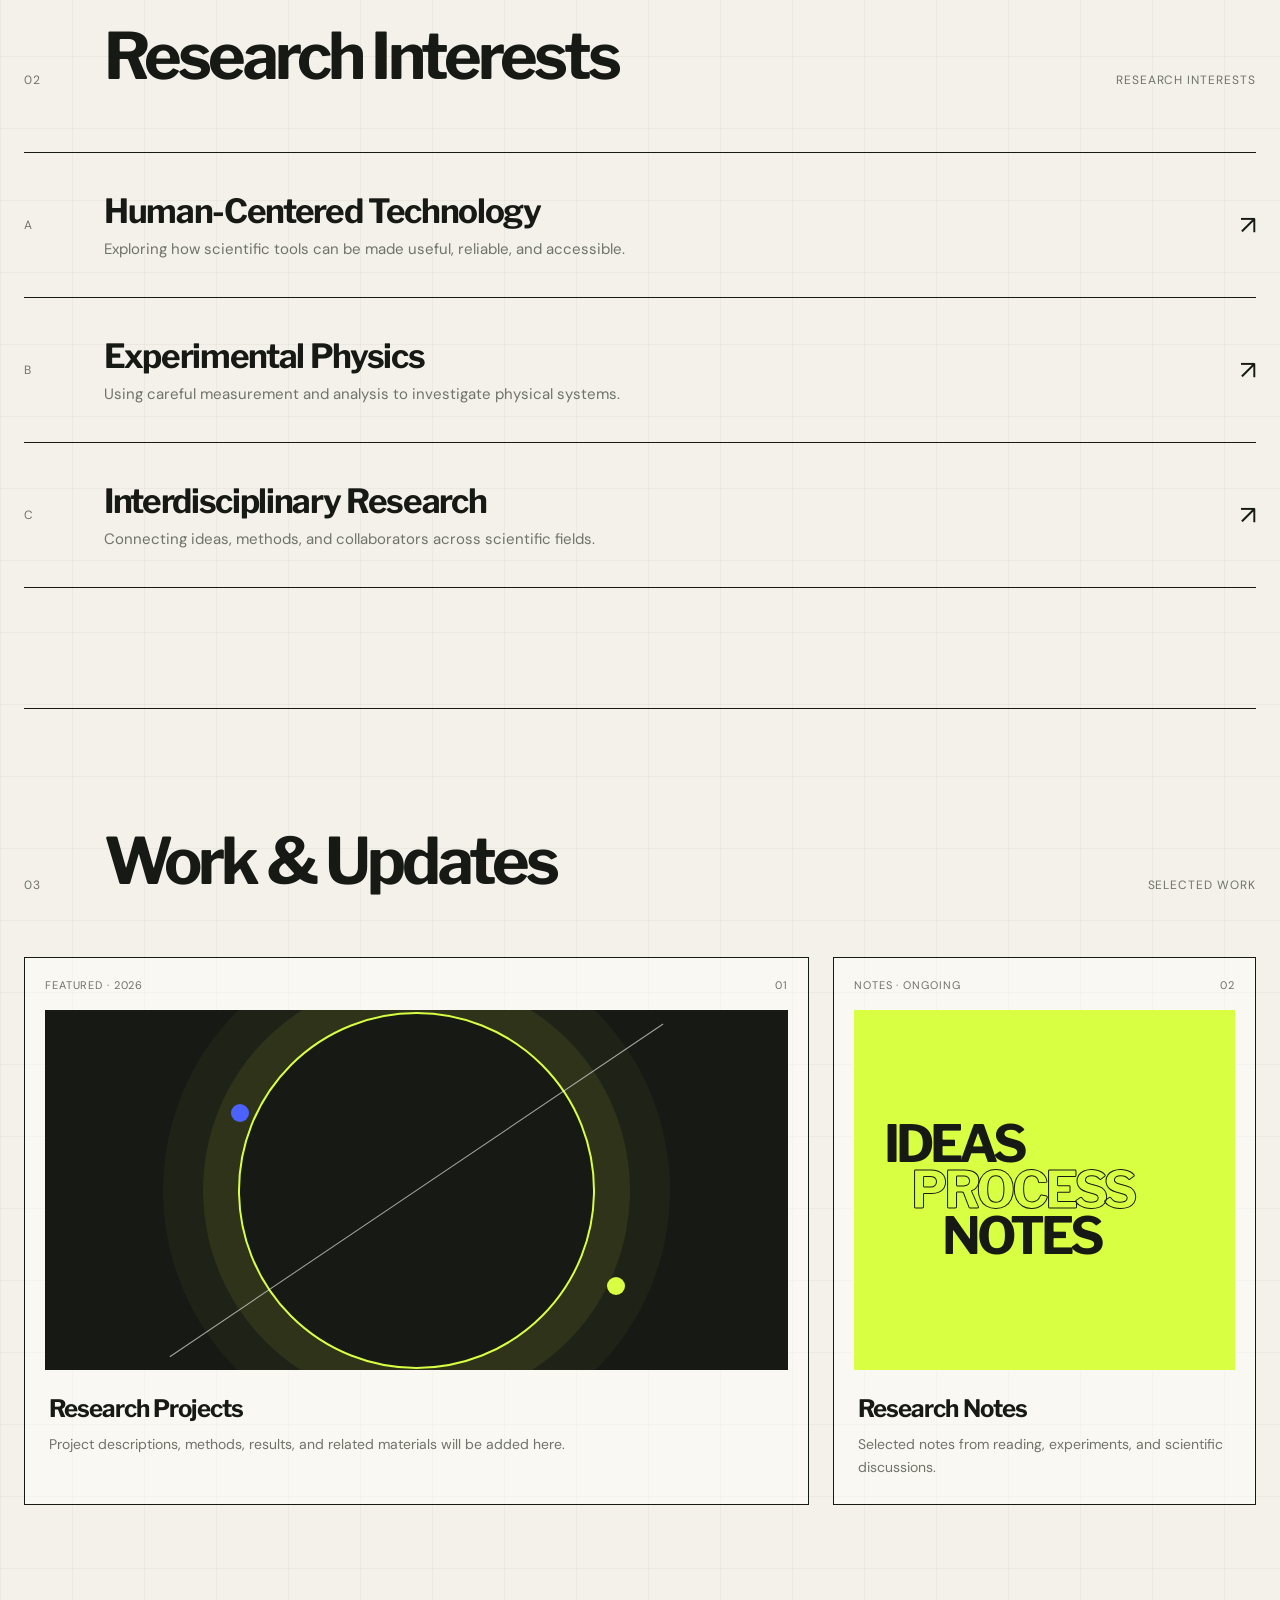
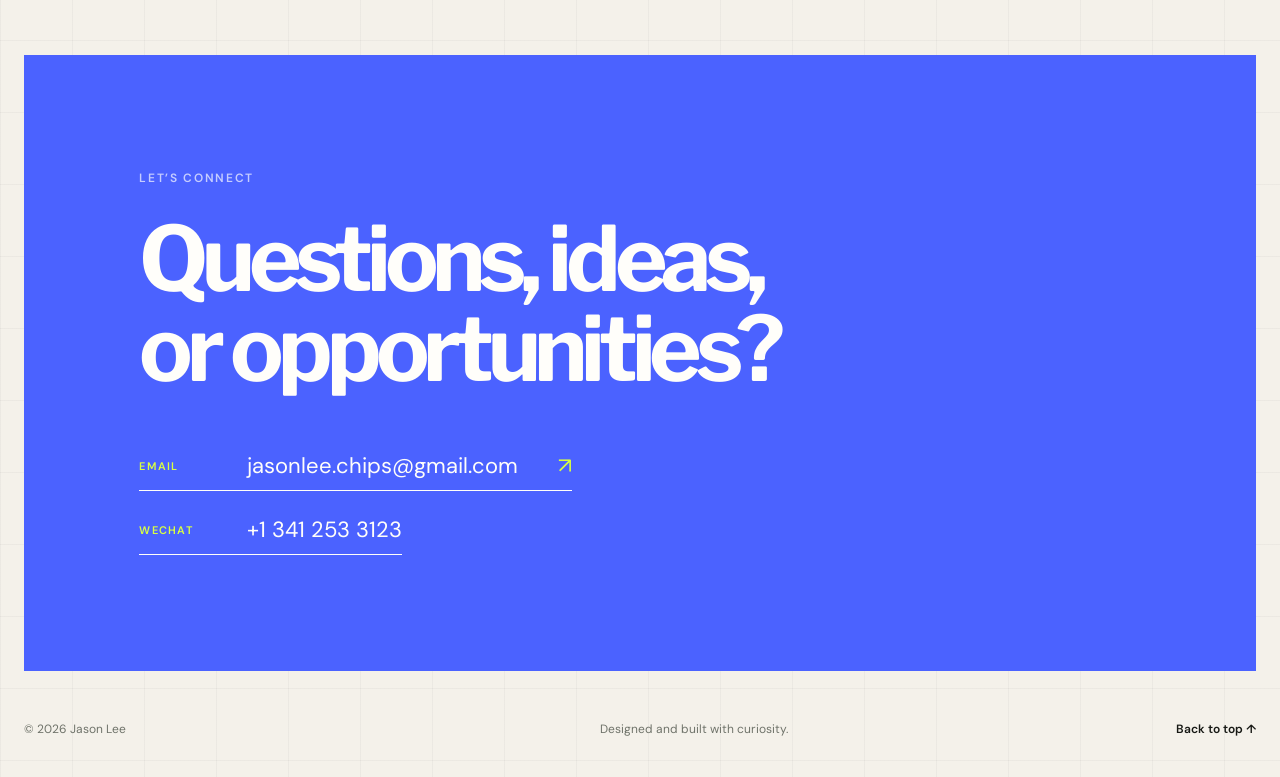
==== commit 9c428db2: "Remove detailed group affiliation and improve SEO" ====
--- a/index.html
+++ b/index.html
@@ -7,7 +7,28 @@
       name="description"
       content="Jason Lee is a research assistant in the Department of Physics at the University of California, Berkeley."
     />
+    <meta
+      name="keywords"
+      content="Jason Lee, UC Berkeley Physics, research assistant, experimental physics"
+    />
+    <meta name="author" content="Jason Lee" />
+    <meta name="robots" content="index, follow" />
     <meta name="theme-color" content="#f4f1ea" />
+    <link rel="canonical" href="https://jasonlee.tech/" />
+    <meta property="og:type" content="profile" />
+    <meta property="og:title" content="Jason Lee | UC Berkeley Physics" />
+    <meta
+      property="og:description"
+      content="Research Assistant in the Department of Physics at the University of California, Berkeley."
+    />
+    <meta property="og:url" content="https://jasonlee.tech/" />
+    <meta property="og:site_name" content="Jason Lee" />
+    <meta name="twitter:card" content="summary" />
+    <meta name="twitter:title" content="Jason Lee | UC Berkeley Physics" />
+    <meta
+      name="twitter:description"
+      content="Research Assistant in the Department of Physics at the University of California, Berkeley."
+    />
     <title>Jason Lee | Personal Academic Website</title>
     <link rel="preconnect" href="https://fonts.googleapis.com" />
     <link rel="preconnect" href="https://fonts.gstatic.com" crossorigin />
@@ -17,6 +38,21 @@
     />
     <link rel="stylesheet" href="styles.css" />
     <script src="script.js" defer></script>
+    <script type="application/ld+json">
+      {
+        "@context": "https://schema.org",
+        "@type": "Person",
+        "name": "Jason Lee",
+        "url": "https://jasonlee.tech/",
+        "email": "mailto:jasonlee.chips@gmail.com",
+        "jobTitle": "Research Assistant",
+        "affiliation": {
+          "@type": "CollegeOrUniversity",
+          "name": "University of California, Berkeley",
+          "department": "Department of Physics"
+        }
+      }
+    </script>
   </head>
   <body>
     <header class="site-header">
@@ -48,8 +84,7 @@
           </h1>
           <p class="hero-intro">
             I am a Research Assistant in the Department of Physics at the
-            University of California, Berkeley, working with the Hartmut
-            Häffner Group.
+            University of California, Berkeley.
           </p>
           <div class="hero-actions">
             <a class="button button-primary" href="#about">About me</a>
@@ -92,8 +127,7 @@
           <div class="about-copy">
             <p>
               I am currently a Research Assistant in the Department of Physics
-              at the University of California, Berkeley, where I work with the
-              Hartmut Häffner Group.
+              at the University of California, Berkeley.
             </p>
             <p>
               This website is a concise record of my academic experience,
